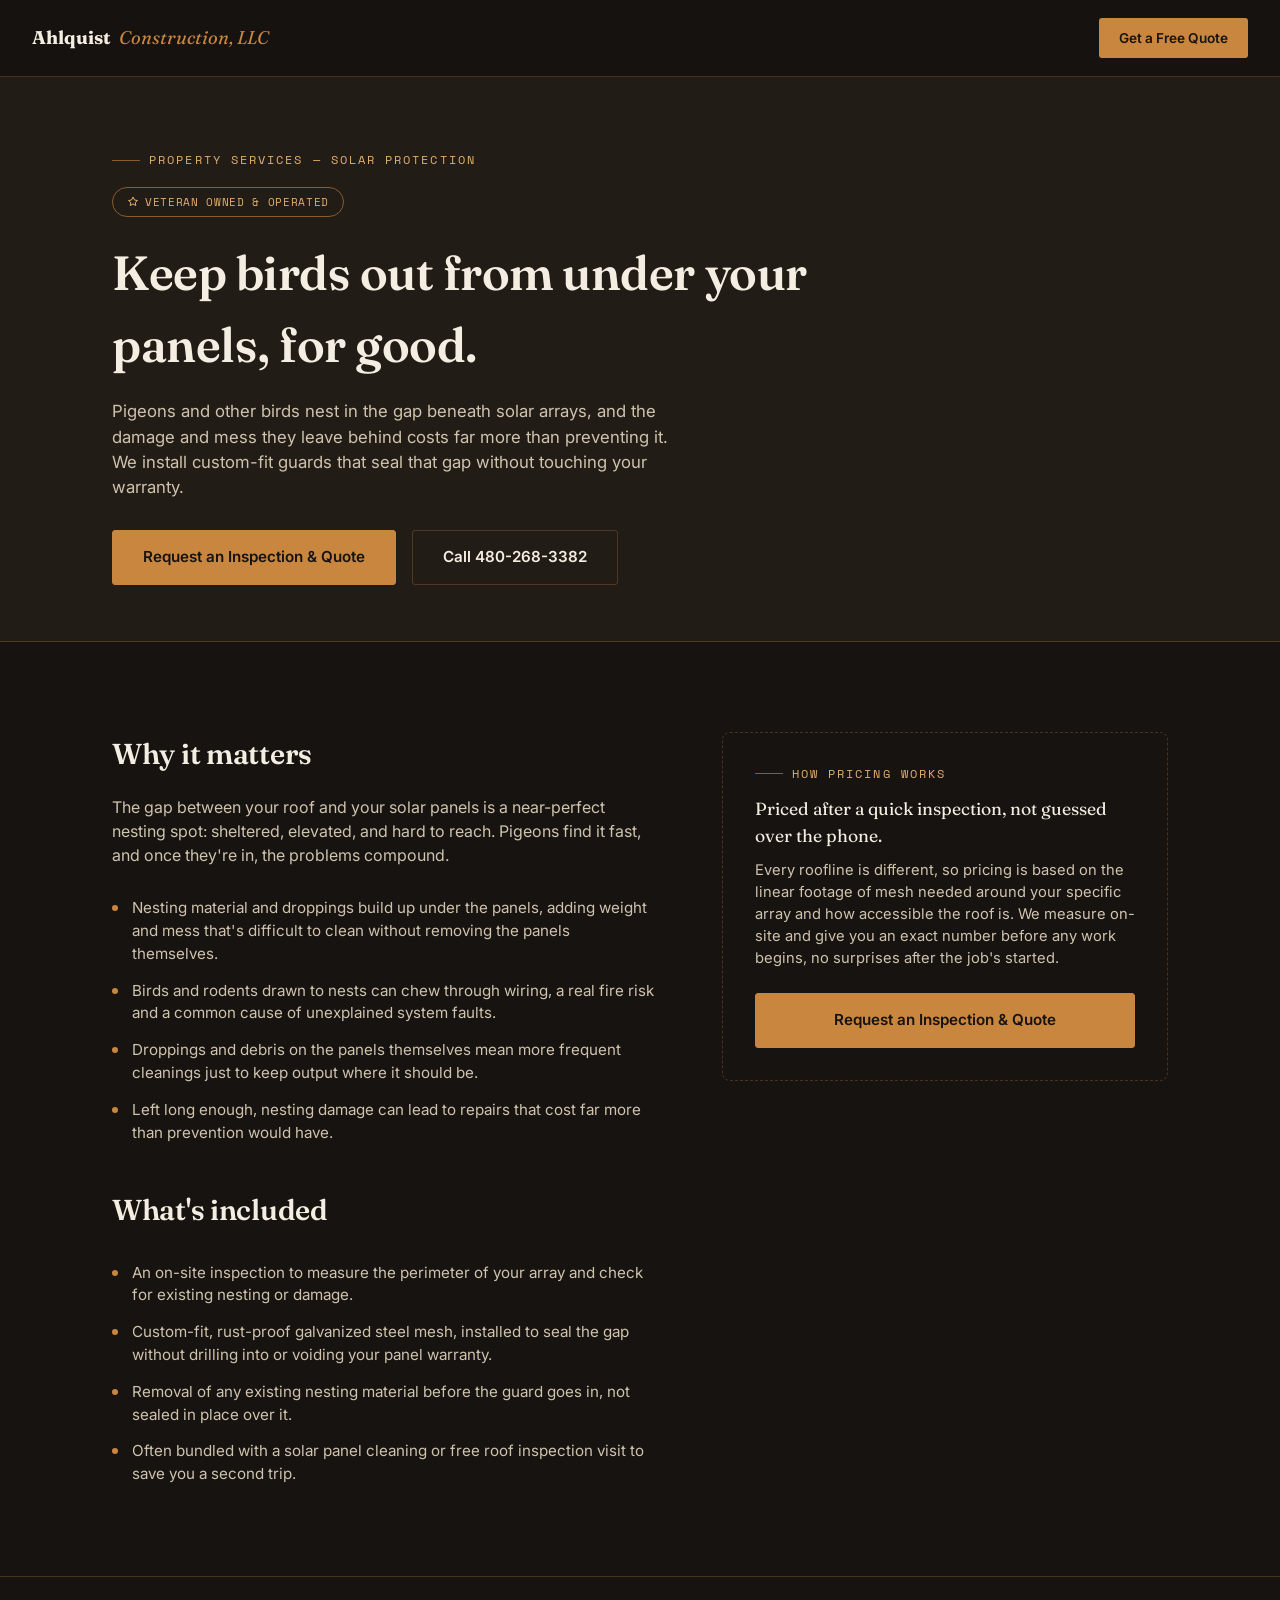
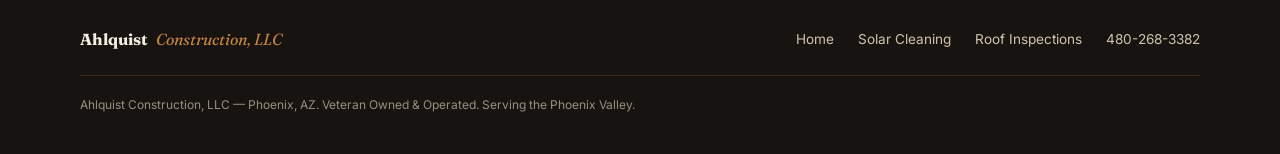
==== bird-guard-protection.html @ 49ad8c27 "Add files via upload" ====
<!DOCTYPE html>
<html lang="en">
<head>
<meta charset="UTF-8">
<meta name="viewport" content="width=device-width, initial-scale=1.0">
<title>Bird & Pigeon Guard Protection Phoenix, AZ | Ahlquist Construction, LLC</title>
<link rel="preconnect" href="https://fonts.googleapis.com">
<link href="https://fonts.googleapis.com/css2?family=Fraunces:ital,opsz,wght@0,9..144,400;0,9..144,600;0,9..144,700;1,9..144,500&family=Inter:wght@400;500;600;700&family=Space+Mono:wght@400;700&display=swap" rel="stylesheet">
<link rel="stylesheet" href="style.css">
</head>
<body>

<nav>
  <div class="nav-inner">
    <div class="brand">Ahlquist <span>Construction, LLC</span></div>
    <div class="nav-links">
      <a href="solar-panel-cleaning.html">Solar Cleaning</a>
      <a href="roof-inspections.html">Roof Inspections</a>
      <a href="bird-guard-protection.html" class="active">Bird Guard</a>
      <a href="window-cleaning.html">Window Cleaning</a>
      <a href="residential-construction.html">Residential</a>
      <a href="renovation-remodeling.html">Remodeling</a>
      <a href="general-contracting.html">General Contracting</a>
    </div>
    <a href="index.html#quote" class="nav-cta">Get a Free Quote</a>
  </div>
</nav>

<section class="page-hero">
  <div class="wrap">
    <div class="eyebrow">Property Services — Solar Protection</div>
    <div class="badge-row" style="justify-content:flex-start; margin-bottom:20px;">
      <span class="badge"><svg viewBox="0 0 24 24" fill="none" stroke="currentColor" stroke-width="2"><path d="M12 2l3 6 6 1-4.5 4 1 6L12 16l-5.5 3 1-6L3 9l6-1z"/></svg>Veteran Owned &amp; Operated</span>
    </div>
    <h1>Keep birds out from under your panels, for good.</h1>
    <p class="sub">Pigeons and other birds nest in the gap beneath solar arrays, and the damage and mess they leave behind costs far more than preventing it. We install custom-fit guards that seal that gap without touching your warranty.</p>
    <div class="page-hero-ctas">
      <a href="index.html#quote" class="btn-primary">Request an Inspection &amp; Quote</a>
      <a href="tel:4802683382" class="btn-ghost">Call 480-268-3382</a>
    </div>
  </div>
</section>

<section>
  <div class="wrap">
    <div class="content-grid">
      <div class="content-copy">
        <h2 style="margin-bottom:20px; font-size:1.8rem;">Why it matters</h2>
        <p>The gap between your roof and your solar panels is a near-perfect nesting spot: sheltered, elevated, and hard to reach. Pigeons find it fast, and once they're in, the problems compound.</p>
        <div class="content-list">
          <div class="list-item"><div class="dot"></div><p>Nesting material and droppings build up under the panels, adding weight and mess that's difficult to clean without removing the panels themselves.</p></div>
          <div class="list-item"><div class="dot"></div><p>Birds and rodents drawn to nests can chew through wiring, a real fire risk and a common cause of unexplained system faults.</p></div>
          <div class="list-item"><div class="dot"></div><p>Droppings and debris on the panels themselves mean more frequent cleanings just to keep output where it should be.</p></div>
          <div class="list-item"><div class="dot"></div><p>Left long enough, nesting damage can lead to repairs that cost far more than prevention would have.</p></div>
        </div>

        <h2 style="margin:44px 0 20px; font-size:1.8rem;">What's included</h2>
        <div class="content-list">
          <div class="list-item"><div class="dot"></div><p>An on-site inspection to measure the perimeter of your array and check for existing nesting or damage.</p></div>
          <div class="list-item"><div class="dot"></div><p>Custom-fit, rust-proof galvanized steel mesh, installed to seal the gap without drilling into or voiding your panel warranty.</p></div>
          <div class="list-item"><div class="dot"></div><p>Removal of any existing nesting material before the guard goes in, not sealed in place over it.</p></div>
          <div class="list-item"><div class="dot"></div><p>Often bundled with a solar panel cleaning or free roof inspection visit to save you a second trip.</p></div>
        </div>
      </div>

      <div class="tbd-card">
        <div class="eyebrow">How Pricing Works</div>
        <p style="color:var(--cream); font-size:1.1rem; font-family:'Fraunces', serif; margin-bottom:10px;">Priced after a quick inspection, not guessed over the phone.</p>
        <p>Every roofline is different, so pricing is based on the linear footage of mesh needed around your specific array and how accessible the roof is. We measure on-site and give you an exact number before any work begins, no surprises after the job's started.</p>
        <a href="index.html#quote" class="btn-primary" style="width:100%; text-align:center; margin-top:24px;">Request an Inspection &amp; Quote</a>
      </div>
    </div>
  </div>
</section>

<footer>
  <div class="footer-inner">
    <div class="brand">Ahlquist <span>Construction, LLC</span></div>
    <div class="footer-links">
      <a href="index.html">Home</a>
      <a href="solar-panel-cleaning.html">Solar Cleaning</a>
      <a href="roof-inspections.html">Roof Inspections</a>
      <a href="tel:4802683382">480-268-3382</a>
    </div>
  </div>
  <div class="footer-fine wrap" style="padding-left:0; padding-right:0;">Ahlquist Construction, LLC — Phoenix, AZ. Veteran Owned &amp; Operated. Serving the Phoenix Valley.</div>
</footer>

</body>
</html>
---- style.css ----
:root {
  --black: #171310;
  --charcoal: #221c16;
  --charcoal-2: #2b241c;
  --copper: #c9863f;
  --copper-light: #e3ad70;
  --copper-dim: #8a5c2c;
  --cream: #f4ede1;
  --cream-dim: #cfc3ae;
  --line: rgba(201, 134, 63, 0.28);
}

* { box-sizing: border-box; margin: 0; padding: 0; }
html { scroll-behavior: smooth; }

body {
  background: var(--black);
  color: var(--cream);
  font-family: 'Inter', sans-serif;
  line-height: 1.5;
  overflow-x: hidden;
}

h1, h2, h3, .display { font-family: 'Fraunces', serif; font-weight: 600; letter-spacing: -0.01em; color: var(--cream); }

.eyebrow {
  font-family: 'Space Mono', monospace;
  text-transform: uppercase;
  letter-spacing: 0.18em;
  font-size: 0.72rem;
  color: var(--copper-light);
  display: flex;
  align-items: center;
  gap: 0.8em;
}
.eyebrow::before { content: ''; width: 28px; height: 1px; background: var(--copper-dim); }

a { color: inherit; text-decoration: none; }
.wrap { max-width: 1120px; margin: 0 auto; padding: 0 32px; }

/* NAV */
nav { position: sticky; top: 0; z-index: 50; background: rgba(23, 19, 16, 0.94); backdrop-filter: blur(8px); border-bottom: 1px solid var(--line); }
.nav-inner { display: flex; align-items: center; justify-content: space-between; padding: 18px 32px; max-width: 1480px; margin: 0 auto; gap: 20px; }
.brand { display: flex; align-items: baseline; gap: 8px; font-family: 'Fraunces', serif; font-size: 1.15rem; font-weight: 700; white-space: nowrap; }
.brand span { color: var(--copper); font-weight: 400; font-style: italic; }
.nav-links { display: flex; gap: 17px; font-size: 0.82rem; color: var(--cream-dim); flex-wrap: nowrap; white-space: nowrap; }
.nav-links a:hover, .nav-links a.active { color: var(--copper-light); }
.nav-cta { background: var(--copper); color: var(--black); padding: 10px 20px; border-radius: 3px; font-weight: 600; font-size: 0.85rem; white-space: nowrap; }
.nav-cta:hover { background: var(--copper-light); }
@media (max-width: 1380px) { .nav-links { display: none; } }

/* BADGE */
.badge-row { display: flex; gap: 10px; justify-content: center; flex-wrap: wrap; margin-bottom: 22px; }
.badge {
  font-family: 'Space Mono', monospace;
  font-size: 0.7rem;
  letter-spacing: 0.06em;
  text-transform: uppercase;
  border: 1px solid var(--copper-dim);
  color: var(--copper-light);
  padding: 6px 14px;
  border-radius: 20px;
  display: inline-flex;
  align-items: center;
  gap: 6px;
}
.badge svg { width: 12px; height: 12px; }

/* HERO (home) */
.hero { position: relative; padding: 90px 32px 70px; text-align: center; overflow: hidden; }
.hero .eyebrow { justify-content: center; margin: 0 auto 22px; }
.hero .eyebrow::after { content: ''; width: 28px; height: 1px; background: var(--copper-dim); }
.hero h1 { font-size: clamp(2.4rem, 5.4vw, 4.3rem); line-height: 1.06; max-width: 820px; margin: 0 auto 24px; }
.hero h1 em { color: var(--copper); font-style: italic; font-weight: 500; }
.hero p.sub { max-width: 560px; margin: 0 auto 38px; color: var(--cream-dim); font-size: 1.08rem; }
.hero-ctas { display: flex; gap: 16px; justify-content: center; flex-wrap: wrap; margin-bottom: 60px; }

/* PAGE HERO (service subpages, smaller/left-aligned) */
.page-hero { padding: 74px 32px 56px; border-bottom: 1px solid var(--line); background: var(--charcoal); }
.page-hero .eyebrow { margin-bottom: 18px; }
.page-hero h1 { font-size: clamp(2rem, 4vw, 3rem); max-width: 700px; margin-bottom: 18px; }
.page-hero p.sub { max-width: 560px; color: var(--cream-dim); font-size: 1.05rem; margin-bottom: 30px; }
.page-hero-ctas { display: flex; gap: 16px; flex-wrap: wrap; }

.btn-primary { background: var(--copper); color: var(--black); padding: 15px 30px; border-radius: 3px; font-weight: 600; font-size: 0.95rem; border: 1px solid var(--copper); cursor: pointer; display: inline-block; }
.btn-primary:hover { background: var(--copper-light); }
.btn-ghost { padding: 15px 30px; border-radius: 3px; font-weight: 600; font-size: 0.95rem; border: 1px solid var(--line); color: var(--cream); display: inline-block; }
.btn-ghost:hover { border-color: var(--copper); color: var(--copper-light); }

/* Skyline signature element */
.skyline { width: 100%; height: 130px; display: block; }
.skyline path { fill: none; stroke: var(--copper-dim); stroke-width: 1.4; }
.skyline .draw { stroke-dasharray: 2400; stroke-dashoffset: 2400; animation: drawline 2.6s ease-out forwards 0.3s; }
@keyframes drawline { to { stroke-dashoffset: 0; } }
@media (prefers-reduced-motion: reduce) { .skyline .draw { animation: none; stroke-dashoffset: 0; } }

/* TRUST BAR */
.trust { border-top: 1px solid var(--line); border-bottom: 1px solid var(--line); background: var(--charcoal); }
.trust-inner { display: flex; flex-wrap: wrap; justify-content: space-between; gap: 14px 24px; padding: 20px 32px; max-width: 1120px; margin: 0 auto; font-family: 'Space Mono', monospace; font-size: 0.76rem; letter-spacing: 0.04em; color: var(--cream-dim); text-transform: uppercase; }
.trust-inner span { color: var(--copper-light); }

/* SECTION SHARED */
section { padding: 90px 0; }
.section-head { max-width: 640px; margin-bottom: 50px; }
.section-head h2 { font-size: clamp(1.8rem, 3.4vw, 2.6rem); margin-top: 16px; }
.section-head p { color: var(--cream-dim); margin-top: 14px; font-size: 1.02rem; }

/* SERVICES GRID (home) */
.services-grid { display: grid; grid-template-columns: repeat(3, 1fr); gap: 1px; background: var(--line); border: 1px solid var(--line); border-radius: 6px; overflow: hidden; }
@media (max-width: 900px) { .services-grid { grid-template-columns: repeat(2, 1fr); } }
@media (max-width: 600px) { .services-grid { grid-template-columns: 1fr; } }
.service-card { background: var(--charcoal); padding: 32px; display: flex; flex-direction: column; gap: 10px; }
.service-card:hover { background: var(--charcoal-2); }
.service-card .tag { align-self: flex-start; font-family: 'Space Mono', monospace; font-size: 0.65rem; letter-spacing: 0.08em; color: var(--black); background: var(--copper); padding: 3px 9px; border-radius: 20px; text-transform: uppercase; margin-bottom: 4px; }
.service-card h3 { font-size: 1.15rem; }
.service-card p { color: var(--cream-dim); font-size: 0.88rem; flex-grow: 1; }
.service-card .go { color: var(--copper-light); font-size: 0.82rem; font-weight: 600; margin-top: 6px; }

/* TWO COLUMN CONTENT (service subpages) */
.content-grid { display: grid; grid-template-columns: 1.1fr 0.9fr; gap: 64px; align-items: start; }
@media (max-width: 900px) { .content-grid { grid-template-columns: 1fr; } }
.content-copy p { color: var(--cream-dim); margin-bottom: 18px; }
.content-list { margin-top: 30px; display: grid; gap: 14px; }
.list-item { display: flex; gap: 14px; align-items: flex-start; }
.list-item .dot { width: 6px; height: 6px; border-radius: 50%; background: var(--copper); margin-top: 8px; flex-shrink: 0; }
.list-item p { color: var(--cream-dim); margin: 0; font-size: 0.95rem; }

/* PRICING CARD */
.pricing-card { background: var(--black); border: 1px solid var(--line); border-radius: 8px; padding: 32px; }
.pricing-card .eyebrow { margin-bottom: 18px; }
.price-row { display: flex; justify-content: space-between; align-items: baseline; padding: 16px 0; border-bottom: 1px solid var(--line); }
.price-row:last-of-type { border-bottom: none; }
.price-row .label { font-size: 0.95rem; color: var(--cream); }
.price-row .sub { display: block; font-size: 0.78rem; color: var(--cream-dim); margin-top: 3px; }
.price-row .amount { font-family: 'Fraunces', serif; font-size: 1.5rem; color: var(--copper-light); white-space: nowrap; }
.best-value { background: rgba(201,134,63,0.09); border: 1px solid var(--copper-dim); border-radius: 6px; padding: 14px 18px; margin-top: 6px; }
.best-value .flag { font-family: 'Space Mono', monospace; font-size: 0.66rem; letter-spacing: 0.1em; text-transform: uppercase; color: var(--copper-light); }
.price-note { font-size: 0.78rem; color: var(--cream-dim); margin-top: 18px; }
.tbd-card { background: var(--black); border: 1px dashed var(--line); border-radius: 8px; padding: 32px; color: var(--cream-dim); font-size: 0.92rem; }
.tbd-card .eyebrow { margin-bottom: 14px; }

/* AREA LIST */
.area { display: flex; flex-wrap: wrap; gap: 12px; }
.area span { border: 1px solid var(--line); padding: 9px 18px; border-radius: 30px; font-size: 0.85rem; color: var(--cream-dim); }
.area span.hq { border-color: var(--copper); color: var(--copper-light); }

/* ABOUT */
.about-grid { display: grid; grid-template-columns: 0.9fr 1.1fr; gap: 64px; align-items: center; }
@media (max-width: 820px) { .about-grid { grid-template-columns: 1fr; } }
.about-card { background: var(--charcoal); border: 1px solid var(--line); border-radius: 8px; padding: 36px; }
.about-card .name { font-size: 1.25rem; margin-bottom: 4px; }
.about-card .role { color: var(--copper-light); font-size: 0.85rem; font-family: 'Space Mono', monospace; letter-spacing: 0.06em; text-transform: uppercase; margin-bottom: 16px; }
.about-card p { color: var(--cream-dim); font-size: 0.95rem; }
.about-card .badge-row { justify-content: flex-start; margin-bottom: 0; margin-top: 18px; }

/* FORM */
.quote { background: var(--charcoal-2); border-top: 1px solid var(--line); }
.quote-grid { display: grid; grid-template-columns: 0.85fr 1.15fr; gap: 60px; }
@media (max-width: 860px) { .quote-grid { grid-template-columns: 1fr; } }
.quote-copy p { color: var(--cream-dim); margin-top: 16px; }
.quote-copy .phone-big { display: block; margin-top: 28px; font-family: 'Fraunces', serif; font-size: 1.7rem; color: var(--copper-light); }
.quote-copy .phone-label { font-size: 0.78rem; color: var(--cream-dim); text-transform: uppercase; letter-spacing: 0.08em; font-family: 'Space Mono', monospace; }

form { display: grid; gap: 16px; }
.form-row { display: grid; grid-template-columns: 1fr 1fr; gap: 16px; }
@media (max-width: 520px) { .form-row { grid-template-columns: 1fr; } }
label { font-size: 0.78rem; color: var(--cream-dim); text-transform: uppercase; letter-spacing: 0.06em; font-family: 'Space Mono', monospace; display: block; margin-bottom: 7px; }
input, select, textarea { width: 100%; background: var(--black); border: 1px solid var(--line); border-radius: 4px; padding: 13px 14px; color: var(--cream); font-family: 'Inter', sans-serif; font-size: 0.95rem; }
input:focus, select:focus, textarea:focus { outline: 2px solid var(--copper); outline-offset: 1px; border-color: var(--copper); }
textarea { resize: vertical; min-height: 90px; }
.submit-btn { background: var(--copper); color: var(--black); padding: 15px; border: none; border-radius: 4px; font-weight: 700; font-size: 0.95rem; cursor: pointer; margin-top: 4px; }
.submit-btn:hover { background: var(--copper-light); }
.form-note { font-size: 0.78rem; color: var(--cream-dim); margin-top: 6px; }
#formStatus { font-size: 0.85rem; color: var(--copper-light); display: none; margin-top: 10px; }

/* FOOTER */
footer { padding: 50px 32px 40px; border-top: 1px solid var(--line); }
.footer-inner { max-width: 1120px; margin: 0 auto; display: flex; justify-content: space-between; align-items: center; flex-wrap: wrap; gap: 20px; }
.footer-inner .brand { font-size: 1rem; }
.footer-links { display: flex; gap: 24px; font-size: 0.85rem; color: var(--cream-dim); flex-wrap: wrap; }
.footer-fine { max-width: 1120px; margin: 24px auto 0; padding-top: 20px; border-top: 1px solid var(--line); font-size: 0.75rem; color: var(--cream-dim); opacity: 0.7; }
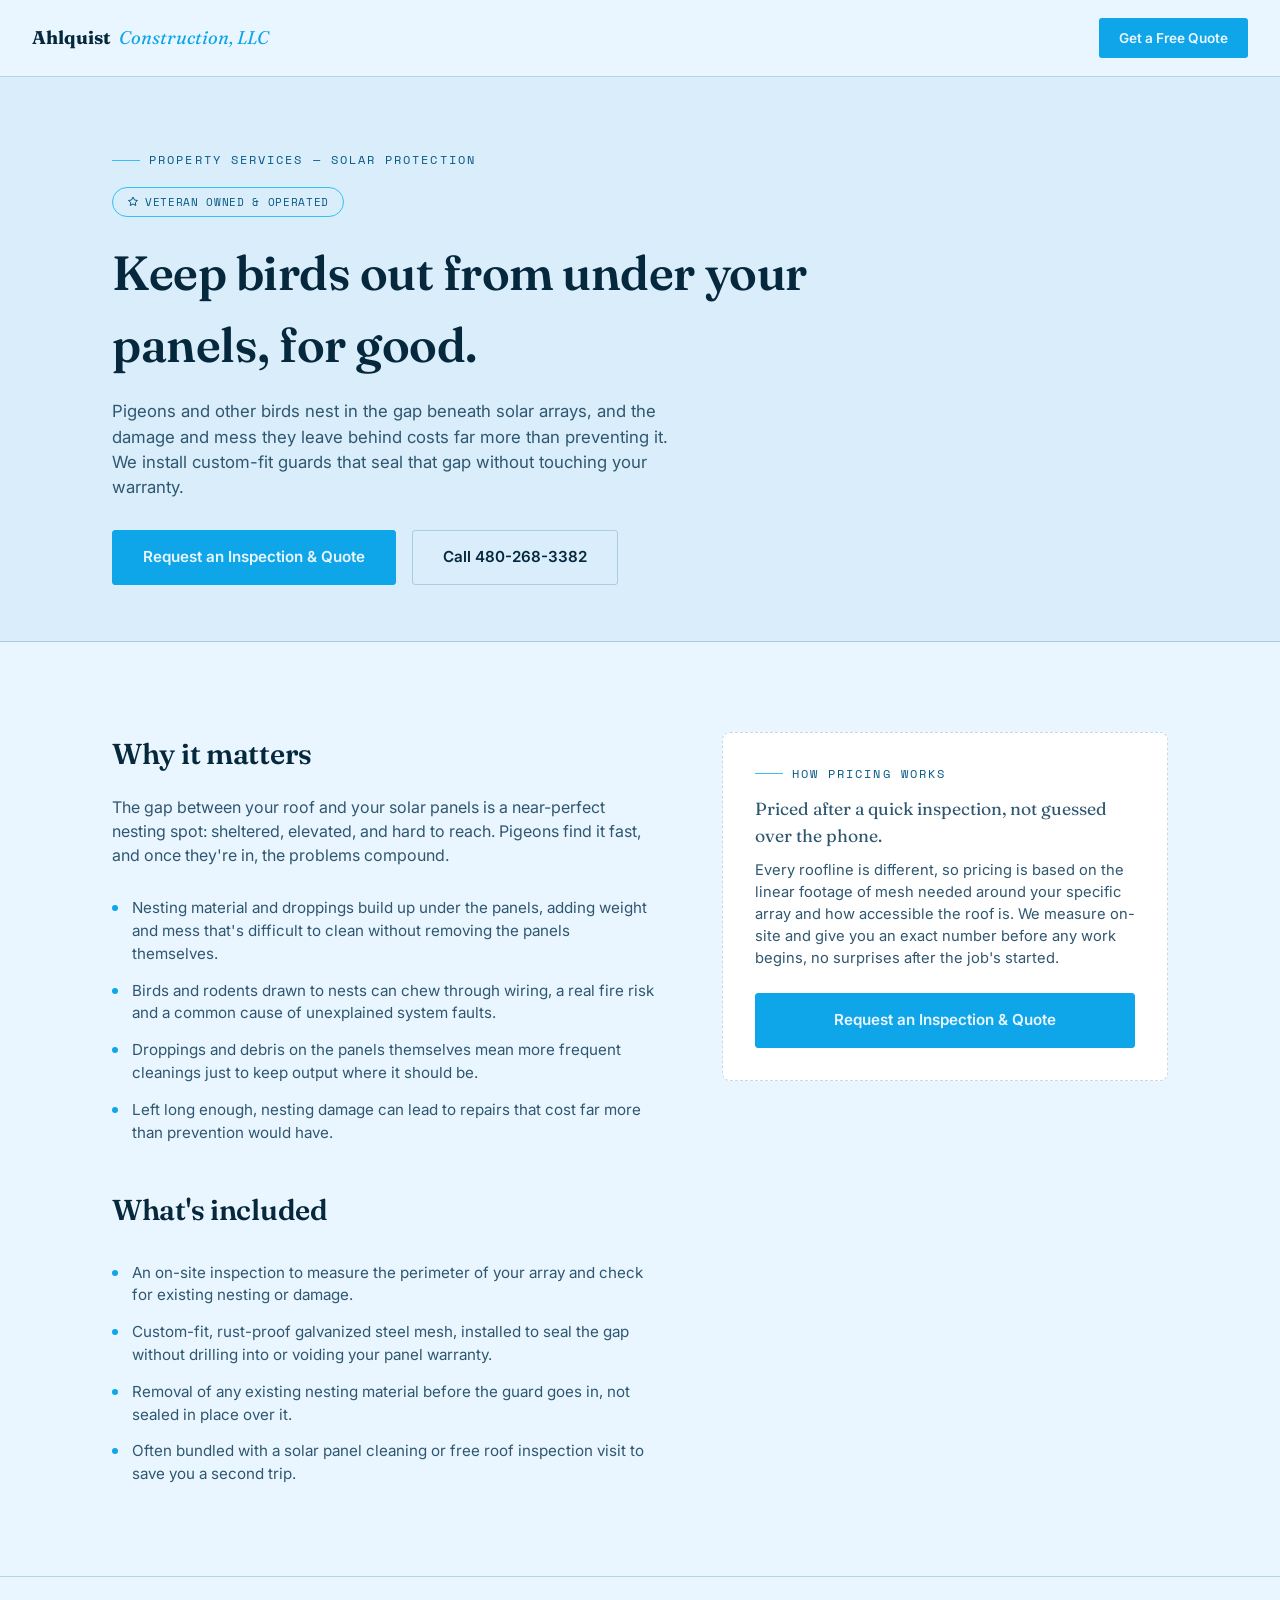
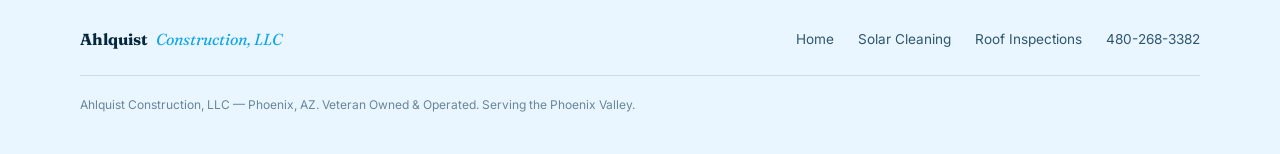
==== commit 6eae0f1a: "Add files via upload" ====
--- a/bird-guard-protection.html
+++ b/bird-guard-protection.html
@@ -15,12 +15,12 @@
     <div class="brand">Ahlquist <span>Construction, LLC</span></div>
     <div class="nav-links">
       <a href="solar-panel-cleaning.html">Solar Cleaning</a>
+      <a href="bird-guard-protection.html" class="active">Bird Guard</a>
       <a href="roof-inspections.html">Roof Inspections</a>
-      <a href="bird-guard-protection.html" class="active">Bird Guard</a>
       <a href="window-cleaning.html">Window Cleaning</a>
+      <a href="power-washing.html">Power Washing</a>
       <a href="residential-construction.html">Residential</a>
       <a href="renovation-remodeling.html">Remodeling</a>
-      <a href="general-contracting.html">General Contracting</a>
     </div>
     <a href="index.html#quote" class="nav-cta">Get a Free Quote</a>
   </div>
--- a/style.css
+++ b/style.css
@@ -1,52 +1,53 @@
 :root {
-  --black: #171310;
-  --charcoal: #221c16;
-  --charcoal-2: #2b241c;
-  --copper: #c9863f;
-  --copper-light: #e3ad70;
-  --copper-dim: #8a5c2c;
-  --cream: #f4ede1;
-  --cream-dim: #cfc3ae;
-  --line: rgba(201, 134, 63, 0.28);
+  --bg-page: #eaf6ff;
+  --bg-card: #ffffff;
+  --bg-section: #d9edfb;
+  --bg-section-2: #cbe6f9;
+  --accent: #0ea5e9;
+  --accent-dark: #075985;
+  --accent-light: #38bdf8;
+  --text-primary: #06283d;
+  --text-secondary: #2f5770;
+  --line: rgba(7, 89, 133, 0.22);
 }
 
 * { box-sizing: border-box; margin: 0; padding: 0; }
 html { scroll-behavior: smooth; }
 
 body {
-  background: var(--black);
-  color: var(--cream);
+  background: var(--bg-page);
+  color: var(--text-primary);
   font-family: 'Inter', sans-serif;
   line-height: 1.5;
   overflow-x: hidden;
 }
 
-h1, h2, h3, .display { font-family: 'Fraunces', serif; font-weight: 600; letter-spacing: -0.01em; color: var(--cream); }
+h1, h2, h3, .display { font-family: 'Fraunces', serif; font-weight: 600; letter-spacing: -0.01em; color: var(--text-primary); }
 
 .eyebrow {
   font-family: 'Space Mono', monospace;
   text-transform: uppercase;
   letter-spacing: 0.18em;
   font-size: 0.72rem;
-  color: var(--copper-light);
+  color: var(--accent-dark);
   display: flex;
   align-items: center;
   gap: 0.8em;
 }
-.eyebrow::before { content: ''; width: 28px; height: 1px; background: var(--copper-dim); }
+.eyebrow::before { content: ''; width: 28px; height: 1px; background: var(--accent-light); }
 
 a { color: inherit; text-decoration: none; }
 .wrap { max-width: 1120px; margin: 0 auto; padding: 0 32px; }
 
 /* NAV */
-nav { position: sticky; top: 0; z-index: 50; background: rgba(23, 19, 16, 0.94); backdrop-filter: blur(8px); border-bottom: 1px solid var(--line); }
+nav { position: sticky; top: 0; z-index: 50; background: rgba(234, 246, 255, 0.92); backdrop-filter: blur(8px); border-bottom: 1px solid var(--line); }
 .nav-inner { display: flex; align-items: center; justify-content: space-between; padding: 18px 32px; max-width: 1480px; margin: 0 auto; gap: 20px; }
 .brand { display: flex; align-items: baseline; gap: 8px; font-family: 'Fraunces', serif; font-size: 1.15rem; font-weight: 700; white-space: nowrap; }
-.brand span { color: var(--copper); font-weight: 400; font-style: italic; }
-.nav-links { display: flex; gap: 17px; font-size: 0.82rem; color: var(--cream-dim); flex-wrap: nowrap; white-space: nowrap; }
-.nav-links a:hover, .nav-links a.active { color: var(--copper-light); }
-.nav-cta { background: var(--copper); color: var(--black); padding: 10px 20px; border-radius: 3px; font-weight: 600; font-size: 0.85rem; white-space: nowrap; }
-.nav-cta:hover { background: var(--copper-light); }
+.brand span { color: var(--accent); font-weight: 400; font-style: italic; }
+.nav-links { display: flex; gap: 17px; font-size: 0.82rem; color: var(--text-secondary); flex-wrap: nowrap; white-space: nowrap; }
+.nav-links a:hover, .nav-links a.active { color: var(--accent-dark); }
+.nav-cta { background: var(--accent); color: var(--bg-page); padding: 10px 20px; border-radius: 3px; font-weight: 600; font-size: 0.85rem; white-space: nowrap; }
+.nav-cta:hover { background: var(--accent-dark); }
 @media (max-width: 1380px) { .nav-links { display: none; } }
 
 /* BADGE */
@@ -56,8 +57,8 @@
   font-size: 0.7rem;
   letter-spacing: 0.06em;
   text-transform: uppercase;
-  border: 1px solid var(--copper-dim);
-  color: var(--copper-light);
+  border: 1px solid var(--accent-light);
+  color: var(--accent-dark);
   padding: 6px 14px;
   border-radius: 20px;
   display: inline-flex;
@@ -68,114 +69,117 @@
 
 /* HERO (home) */
 .hero { position: relative; padding: 90px 32px 70px; text-align: center; overflow: hidden; }
+.hero .wrap { position: relative; z-index: 1; }
+.sky-decor { position: absolute; top: 0; left: 0; width: 100%; height: 320px; z-index: 0; pointer-events: none; }
+.cloud { fill: #ffffff; opacity: 0.9; }
+.cloud-soft { opacity: 0.6; }
+@media (max-width: 780px) { .sky-decor { opacity: 0.6; } }
 .hero .eyebrow { justify-content: center; margin: 0 auto 22px; }
-.hero .eyebrow::after { content: ''; width: 28px; height: 1px; background: var(--copper-dim); }
+.hero .eyebrow::after { content: ''; width: 28px; height: 1px; background: var(--accent-light); }
 .hero h1 { font-size: clamp(2.4rem, 5.4vw, 4.3rem); line-height: 1.06; max-width: 820px; margin: 0 auto 24px; }
-.hero h1 em { color: var(--copper); font-style: italic; font-weight: 500; }
-.hero p.sub { max-width: 560px; margin: 0 auto 38px; color: var(--cream-dim); font-size: 1.08rem; }
+.hero h1 em { color: var(--accent); font-style: italic; font-weight: 500; }
+.hero p.sub { max-width: 560px; margin: 0 auto 38px; color: var(--text-secondary); font-size: 1.08rem; }
 .hero-ctas { display: flex; gap: 16px; justify-content: center; flex-wrap: wrap; margin-bottom: 60px; }
 
 /* PAGE HERO (service subpages, smaller/left-aligned) */
-.page-hero { padding: 74px 32px 56px; border-bottom: 1px solid var(--line); background: var(--charcoal); }
+.page-hero { padding: 74px 32px 56px; border-bottom: 1px solid var(--line); background: var(--bg-section); }
 .page-hero .eyebrow { margin-bottom: 18px; }
 .page-hero h1 { font-size: clamp(2rem, 4vw, 3rem); max-width: 700px; margin-bottom: 18px; }
-.page-hero p.sub { max-width: 560px; color: var(--cream-dim); font-size: 1.05rem; margin-bottom: 30px; }
+.page-hero p.sub { max-width: 560px; color: var(--text-secondary); font-size: 1.05rem; margin-bottom: 30px; }
 .page-hero-ctas { display: flex; gap: 16px; flex-wrap: wrap; }
 
-.btn-primary { background: var(--copper); color: var(--black); padding: 15px 30px; border-radius: 3px; font-weight: 600; font-size: 0.95rem; border: 1px solid var(--copper); cursor: pointer; display: inline-block; }
-.btn-primary:hover { background: var(--copper-light); }
-.btn-ghost { padding: 15px 30px; border-radius: 3px; font-weight: 600; font-size: 0.95rem; border: 1px solid var(--line); color: var(--cream); display: inline-block; }
-.btn-ghost:hover { border-color: var(--copper); color: var(--copper-light); }
+.btn-primary { background: var(--accent); color: var(--bg-page); padding: 15px 30px; border-radius: 3px; font-weight: 600; font-size: 0.95rem; border: 1px solid var(--accent); cursor: pointer; display: inline-block; }
+.btn-primary:hover { background: var(--accent-dark); }
+.btn-ghost { padding: 15px 30px; border-radius: 3px; font-weight: 600; font-size: 0.95rem; border: 1px solid var(--line); color: var(--text-primary); display: inline-block; }
+.btn-ghost:hover { border-color: var(--accent); color: var(--accent-dark); }
 
 /* Skyline signature element */
 .skyline { width: 100%; height: 130px; display: block; }
-.skyline path { fill: none; stroke: var(--copper-dim); stroke-width: 1.4; }
+.skyline path { fill: none; stroke: var(--accent-light); stroke-width: 1.4; }
 .skyline .draw { stroke-dasharray: 2400; stroke-dashoffset: 2400; animation: drawline 2.6s ease-out forwards 0.3s; }
 @keyframes drawline { to { stroke-dashoffset: 0; } }
 @media (prefers-reduced-motion: reduce) { .skyline .draw { animation: none; stroke-dashoffset: 0; } }
 
 /* TRUST BAR */
-.trust { border-top: 1px solid var(--line); border-bottom: 1px solid var(--line); background: var(--charcoal); }
-.trust-inner { display: flex; flex-wrap: wrap; justify-content: space-between; gap: 14px 24px; padding: 20px 32px; max-width: 1120px; margin: 0 auto; font-family: 'Space Mono', monospace; font-size: 0.76rem; letter-spacing: 0.04em; color: var(--cream-dim); text-transform: uppercase; }
-.trust-inner span { color: var(--copper-light); }
+.trust { border-top: 1px solid var(--line); border-bottom: 1px solid var(--line); background: var(--bg-section); }
+.trust-inner { display: flex; flex-wrap: wrap; justify-content: space-between; gap: 14px 24px; padding: 20px 32px; max-width: 1120px; margin: 0 auto; font-family: 'Space Mono', monospace; font-size: 0.76rem; letter-spacing: 0.04em; color: var(--text-secondary); text-transform: uppercase; }
+.trust-inner span { color: var(--accent-dark); }
 
 /* SECTION SHARED */
 section { padding: 90px 0; }
 .section-head { max-width: 640px; margin-bottom: 50px; }
 .section-head h2 { font-size: clamp(1.8rem, 3.4vw, 2.6rem); margin-top: 16px; }
-.section-head p { color: var(--cream-dim); margin-top: 14px; font-size: 1.02rem; }
+.section-head p { color: var(--text-secondary); margin-top: 14px; font-size: 1.02rem; }
 
 /* SERVICES GRID (home) */
-.services-grid { display: grid; grid-template-columns: repeat(3, 1fr); gap: 1px; background: var(--line); border: 1px solid var(--line); border-radius: 6px; overflow: hidden; }
-@media (max-width: 900px) { .services-grid { grid-template-columns: repeat(2, 1fr); } }
-@media (max-width: 600px) { .services-grid { grid-template-columns: 1fr; } }
-.service-card { background: var(--charcoal); padding: 32px; display: flex; flex-direction: column; gap: 10px; }
-.service-card:hover { background: var(--charcoal-2); }
-.service-card .tag { align-self: flex-start; font-family: 'Space Mono', monospace; font-size: 0.65rem; letter-spacing: 0.08em; color: var(--black); background: var(--copper); padding: 3px 9px; border-radius: 20px; text-transform: uppercase; margin-bottom: 4px; }
+.services-grid { display: flex; flex-wrap: wrap; justify-content: center; gap: 14px; }
+.service-card { background: var(--bg-section); border: 1px solid var(--line); border-radius: 6px; padding: 32px; display: flex; flex-direction: column; gap: 10px; flex: 0 1 330px; max-width: 360px; }
+.service-card:hover { background: var(--bg-section-2); }
+.service-card .tag { align-self: flex-start; font-family: 'Space Mono', monospace; font-size: 0.65rem; letter-spacing: 0.08em; color: var(--bg-page); background: var(--accent); padding: 3px 9px; border-radius: 20px; text-transform: uppercase; margin-bottom: 4px; }
 .service-card h3 { font-size: 1.15rem; }
-.service-card p { color: var(--cream-dim); font-size: 0.88rem; flex-grow: 1; }
-.service-card .go { color: var(--copper-light); font-size: 0.82rem; font-weight: 600; margin-top: 6px; }
+.service-card p { color: var(--text-secondary); font-size: 0.88rem; flex-grow: 1; }
+.service-card .go { color: var(--accent-dark); font-size: 0.82rem; font-weight: 600; margin-top: 6px; }
 
 /* TWO COLUMN CONTENT (service subpages) */
 .content-grid { display: grid; grid-template-columns: 1.1fr 0.9fr; gap: 64px; align-items: start; }
 @media (max-width: 900px) { .content-grid { grid-template-columns: 1fr; } }
-.content-copy p { color: var(--cream-dim); margin-bottom: 18px; }
+.content-copy p { color: var(--text-secondary); margin-bottom: 18px; }
 .content-list { margin-top: 30px; display: grid; gap: 14px; }
 .list-item { display: flex; gap: 14px; align-items: flex-start; }
-.list-item .dot { width: 6px; height: 6px; border-radius: 50%; background: var(--copper); margin-top: 8px; flex-shrink: 0; }
-.list-item p { color: var(--cream-dim); margin: 0; font-size: 0.95rem; }
+.list-item .dot { width: 6px; height: 6px; border-radius: 50%; background: var(--accent); margin-top: 8px; flex-shrink: 0; }
+.list-item p { color: var(--text-secondary); margin: 0; font-size: 0.95rem; }
 
 /* PRICING CARD */
-.pricing-card { background: var(--black); border: 1px solid var(--line); border-radius: 8px; padding: 32px; }
+.pricing-card { background: var(--bg-card); border: 1px solid var(--line); border-radius: 8px; padding: 32px; }
 .pricing-card .eyebrow { margin-bottom: 18px; }
 .price-row { display: flex; justify-content: space-between; align-items: baseline; padding: 16px 0; border-bottom: 1px solid var(--line); }
 .price-row:last-of-type { border-bottom: none; }
-.price-row .label { font-size: 0.95rem; color: var(--cream); }
-.price-row .sub { display: block; font-size: 0.78rem; color: var(--cream-dim); margin-top: 3px; }
-.price-row .amount { font-family: 'Fraunces', serif; font-size: 1.5rem; color: var(--copper-light); white-space: nowrap; }
-.best-value { background: rgba(201,134,63,0.09); border: 1px solid var(--copper-dim); border-radius: 6px; padding: 14px 18px; margin-top: 6px; }
-.best-value .flag { font-family: 'Space Mono', monospace; font-size: 0.66rem; letter-spacing: 0.1em; text-transform: uppercase; color: var(--copper-light); }
-.price-note { font-size: 0.78rem; color: var(--cream-dim); margin-top: 18px; }
-.tbd-card { background: var(--black); border: 1px dashed var(--line); border-radius: 8px; padding: 32px; color: var(--cream-dim); font-size: 0.92rem; }
+.price-row .label { font-size: 0.95rem; color: var(--text-primary); }
+.price-row .sub { display: block; font-size: 0.78rem; color: var(--text-secondary); margin-top: 3px; }
+.price-row .amount { font-family: 'Fraunces', serif; font-size: 1.5rem; color: var(--accent-dark); white-space: nowrap; }
+.best-value { background: rgba(14,165,233,0.08); border: 1px solid var(--accent-light); border-radius: 6px; padding: 14px 18px; margin-top: 6px; }
+.best-value .flag { font-family: 'Space Mono', monospace; font-size: 0.66rem; letter-spacing: 0.1em; text-transform: uppercase; color: var(--accent-dark); }
+.price-note { font-size: 0.78rem; color: var(--text-secondary); margin-top: 18px; }
+.tbd-card { background: var(--bg-card); border: 1px dashed var(--line); border-radius: 8px; padding: 32px; color: var(--text-secondary); font-size: 0.92rem; }
 .tbd-card .eyebrow { margin-bottom: 14px; }
 
 /* AREA LIST */
 .area { display: flex; flex-wrap: wrap; gap: 12px; }
-.area span { border: 1px solid var(--line); padding: 9px 18px; border-radius: 30px; font-size: 0.85rem; color: var(--cream-dim); }
-.area span.hq { border-color: var(--copper); color: var(--copper-light); }
+.area span { border: 1px solid var(--line); padding: 9px 18px; border-radius: 30px; font-size: 0.85rem; color: var(--text-secondary); }
+.area span.hq { border-color: var(--accent); color: var(--accent-dark); }
 
 /* ABOUT */
 .about-grid { display: grid; grid-template-columns: 0.9fr 1.1fr; gap: 64px; align-items: center; }
 @media (max-width: 820px) { .about-grid { grid-template-columns: 1fr; } }
-.about-card { background: var(--charcoal); border: 1px solid var(--line); border-radius: 8px; padding: 36px; }
+.about-card { background: var(--bg-section); border: 1px solid var(--line); border-radius: 8px; padding: 36px; }
 .about-card .name { font-size: 1.25rem; margin-bottom: 4px; }
-.about-card .role { color: var(--copper-light); font-size: 0.85rem; font-family: 'Space Mono', monospace; letter-spacing: 0.06em; text-transform: uppercase; margin-bottom: 16px; }
-.about-card p { color: var(--cream-dim); font-size: 0.95rem; }
+.about-card .role { color: var(--accent-dark); font-size: 0.85rem; font-family: 'Space Mono', monospace; letter-spacing: 0.06em; text-transform: uppercase; margin-bottom: 16px; }
+.about-card p { color: var(--text-secondary); font-size: 0.95rem; }
 .about-card .badge-row { justify-content: flex-start; margin-bottom: 0; margin-top: 18px; }
 
 /* FORM */
-.quote { background: var(--charcoal-2); border-top: 1px solid var(--line); }
+.quote { background: var(--bg-section-2); border-top: 1px solid var(--line); }
 .quote-grid { display: grid; grid-template-columns: 0.85fr 1.15fr; gap: 60px; }
 @media (max-width: 860px) { .quote-grid { grid-template-columns: 1fr; } }
-.quote-copy p { color: var(--cream-dim); margin-top: 16px; }
-.quote-copy .phone-big { display: block; margin-top: 28px; font-family: 'Fraunces', serif; font-size: 1.7rem; color: var(--copper-light); }
-.quote-copy .phone-label { font-size: 0.78rem; color: var(--cream-dim); text-transform: uppercase; letter-spacing: 0.08em; font-family: 'Space Mono', monospace; }
+.quote-copy p { color: var(--text-secondary); margin-top: 16px; }
+.quote-copy .phone-big { display: block; margin-top: 28px; font-family: 'Fraunces', serif; font-size: 1.7rem; color: var(--accent-dark); }
+.quote-copy .phone-label { font-size: 0.78rem; color: var(--text-secondary); text-transform: uppercase; letter-spacing: 0.08em; font-family: 'Space Mono', monospace; }
 
 form { display: grid; gap: 16px; }
 .form-row { display: grid; grid-template-columns: 1fr 1fr; gap: 16px; }
 @media (max-width: 520px) { .form-row { grid-template-columns: 1fr; } }
-label { font-size: 0.78rem; color: var(--cream-dim); text-transform: uppercase; letter-spacing: 0.06em; font-family: 'Space Mono', monospace; display: block; margin-bottom: 7px; }
-input, select, textarea { width: 100%; background: var(--black); border: 1px solid var(--line); border-radius: 4px; padding: 13px 14px; color: var(--cream); font-family: 'Inter', sans-serif; font-size: 0.95rem; }
-input:focus, select:focus, textarea:focus { outline: 2px solid var(--copper); outline-offset: 1px; border-color: var(--copper); }
+label { font-size: 0.78rem; color: var(--text-secondary); text-transform: uppercase; letter-spacing: 0.06em; font-family: 'Space Mono', monospace; display: block; margin-bottom: 7px; }
+input, select, textarea { width: 100%; background: var(--bg-card); border: 1px solid var(--line); border-radius: 4px; padding: 13px 14px; color: var(--text-primary); font-family: 'Inter', sans-serif; font-size: 0.95rem; }
+input:focus, select:focus, textarea:focus { outline: 2px solid var(--accent); outline-offset: 1px; border-color: var(--accent); }
 textarea { resize: vertical; min-height: 90px; }
-.submit-btn { background: var(--copper); color: var(--black); padding: 15px; border: none; border-radius: 4px; font-weight: 700; font-size: 0.95rem; cursor: pointer; margin-top: 4px; }
-.submit-btn:hover { background: var(--copper-light); }
-.form-note { font-size: 0.78rem; color: var(--cream-dim); margin-top: 6px; }
-#formStatus { font-size: 0.85rem; color: var(--copper-light); display: none; margin-top: 10px; }
+.submit-btn { background: var(--accent); color: var(--bg-page); padding: 15px; border: none; border-radius: 4px; font-weight: 700; font-size: 0.95rem; cursor: pointer; margin-top: 4px; }
+.submit-btn:hover { background: var(--accent-dark); }
+.form-note { font-size: 0.78rem; color: var(--text-secondary); margin-top: 6px; }
+#formStatus { font-size: 0.85rem; color: var(--accent-dark); display: none; margin-top: 10px; }
 
 /* FOOTER */
 footer { padding: 50px 32px 40px; border-top: 1px solid var(--line); }
 .footer-inner { max-width: 1120px; margin: 0 auto; display: flex; justify-content: space-between; align-items: center; flex-wrap: wrap; gap: 20px; }
 .footer-inner .brand { font-size: 1rem; }
-.footer-links { display: flex; gap: 24px; font-size: 0.85rem; color: var(--cream-dim); flex-wrap: wrap; }
-.footer-fine { max-width: 1120px; margin: 24px auto 0; padding-top: 20px; border-top: 1px solid var(--line); font-size: 0.75rem; color: var(--cream-dim); opacity: 0.7; }
+.footer-links { display: flex; gap: 24px; font-size: 0.85rem; color: var(--text-secondary); flex-wrap: wrap; }
+.footer-fine { max-width: 1120px; margin: 24px auto 0; padding-top: 20px; border-top: 1px solid var(--line); font-size: 0.75rem; color: var(--text-secondary); opacity: 0.7; }
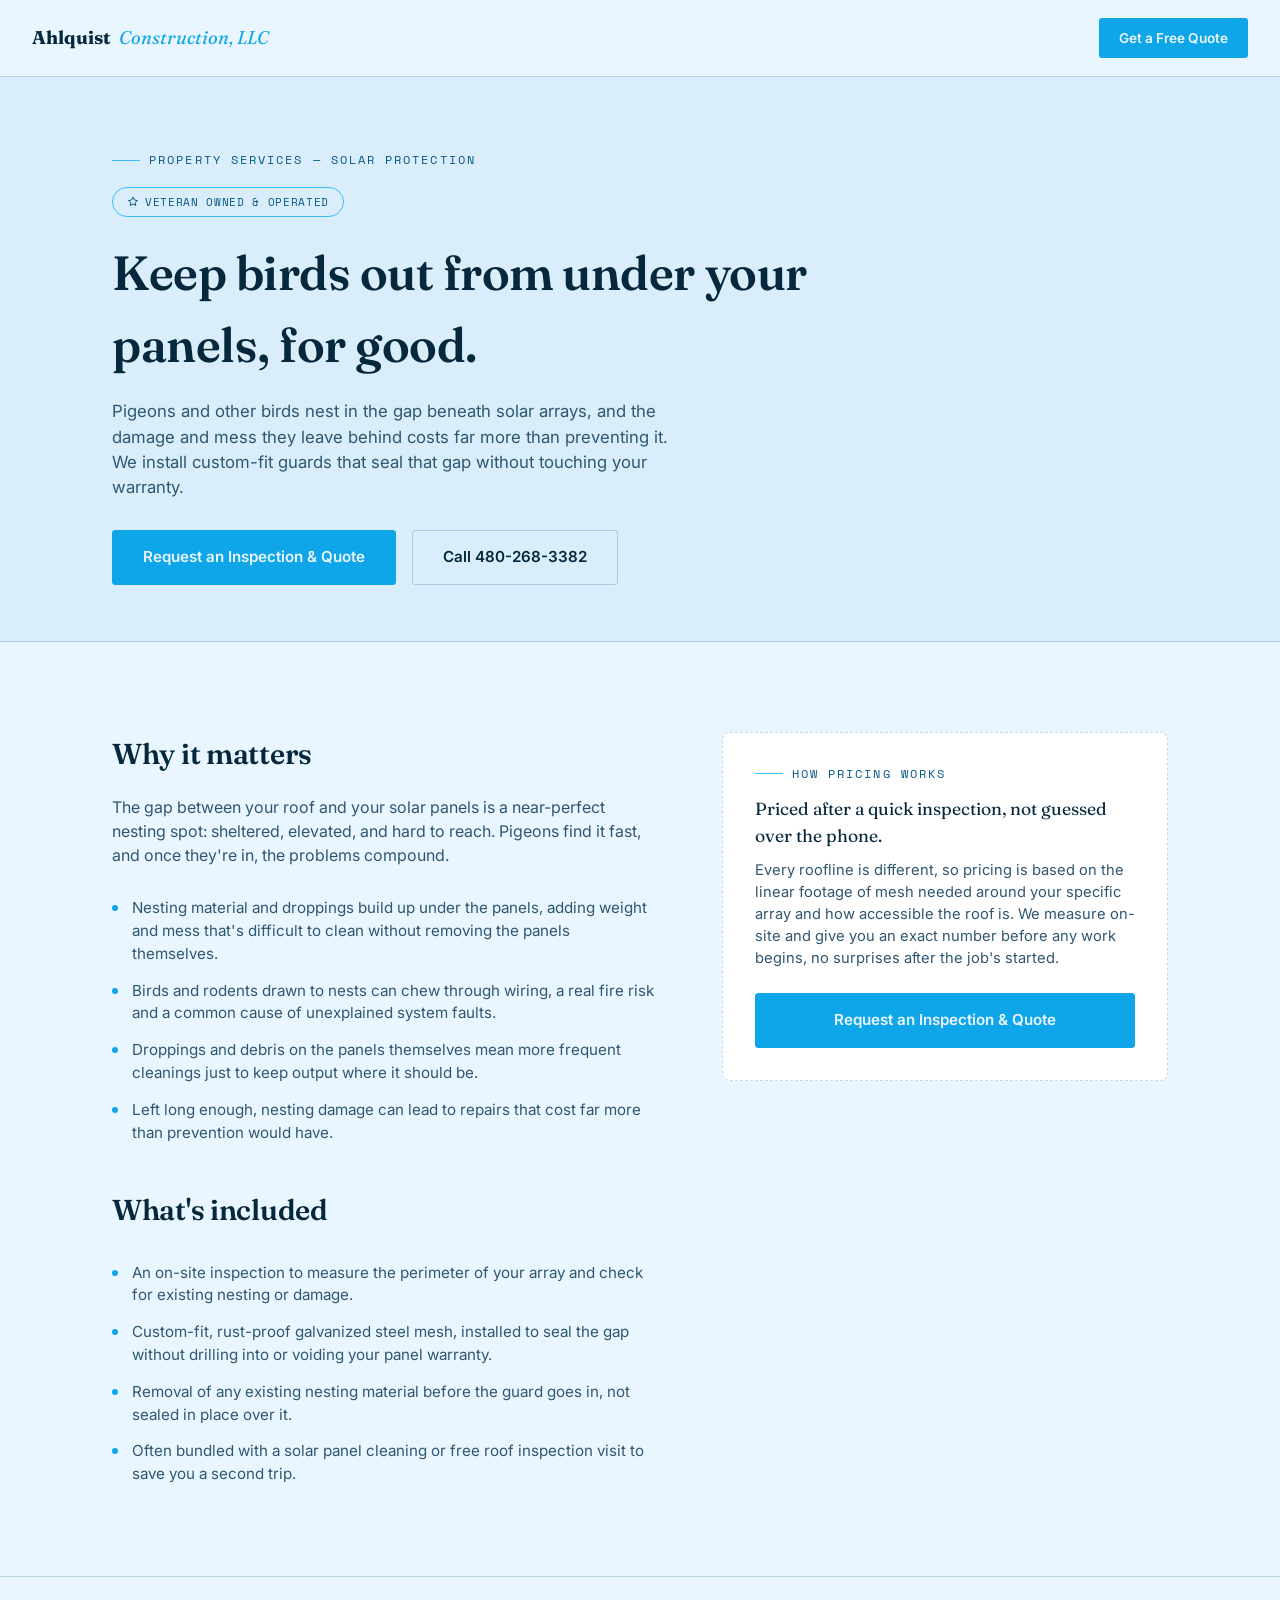
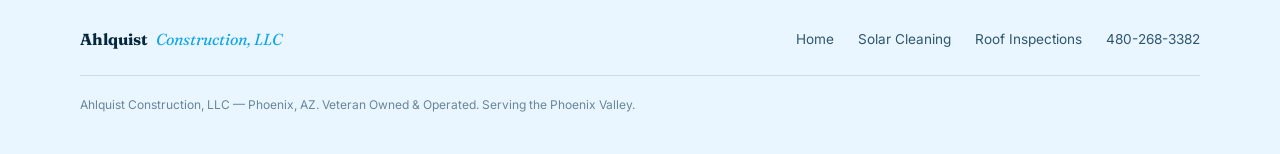
==== commit d21e8b93: "Add files via upload" ====
--- a/bird-guard-protection.html
+++ b/bird-guard-protection.html
@@ -65,7 +65,7 @@
 
       <div class="tbd-card">
         <div class="eyebrow">How Pricing Works</div>
-        <p style="color:var(--cream); font-size:1.1rem; font-family:'Fraunces', serif; margin-bottom:10px;">Priced after a quick inspection, not guessed over the phone.</p>
+        <p style="color:var(--text-primary); font-size:1.1rem; font-family:'Fraunces', serif; margin-bottom:10px;">Priced after a quick inspection, not guessed over the phone.</p>
         <p>Every roofline is different, so pricing is based on the linear footage of mesh needed around your specific array and how accessible the roof is. We measure on-site and give you an exact number before any work begins, no surprises after the job's started.</p>
         <a href="index.html#quote" class="btn-primary" style="width:100%; text-align:center; margin-top:24px;">Request an Inspection &amp; Quote</a>
       </div>
--- a/style.css
+++ b/style.css
@@ -66,11 +66,21 @@
   gap: 6px;
 }
 .badge svg { width: 12px; height: 12px; }
+.badge-large {
+  font-size: 1rem;
+  padding: 13px 26px;
+  border-width: 2px;
+  gap: 10px;
+  font-weight: 700;
+  letter-spacing: 0.1em;
+}
+.badge-large svg { width: 18px; height: 18px; }
 
 /* HERO (home) */
 .hero { position: relative; padding: 90px 32px 70px; text-align: center; overflow: hidden; }
 .hero .wrap { position: relative; z-index: 1; }
 .sky-decor { position: absolute; top: 0; left: 0; width: 100%; height: 320px; z-index: 0; pointer-events: none; }
+.flag-decor { position: absolute; top: 50%; left: 50%; transform: translate(-50%, -50%); width: 105%; max-width: 1150px; height: auto; opacity: 0.07; z-index: 0; pointer-events: none; }
 .cloud { fill: #ffffff; opacity: 0.9; }
 .cloud-soft { opacity: 0.6; }
 @media (max-width: 780px) { .sky-decor { opacity: 0.6; } }
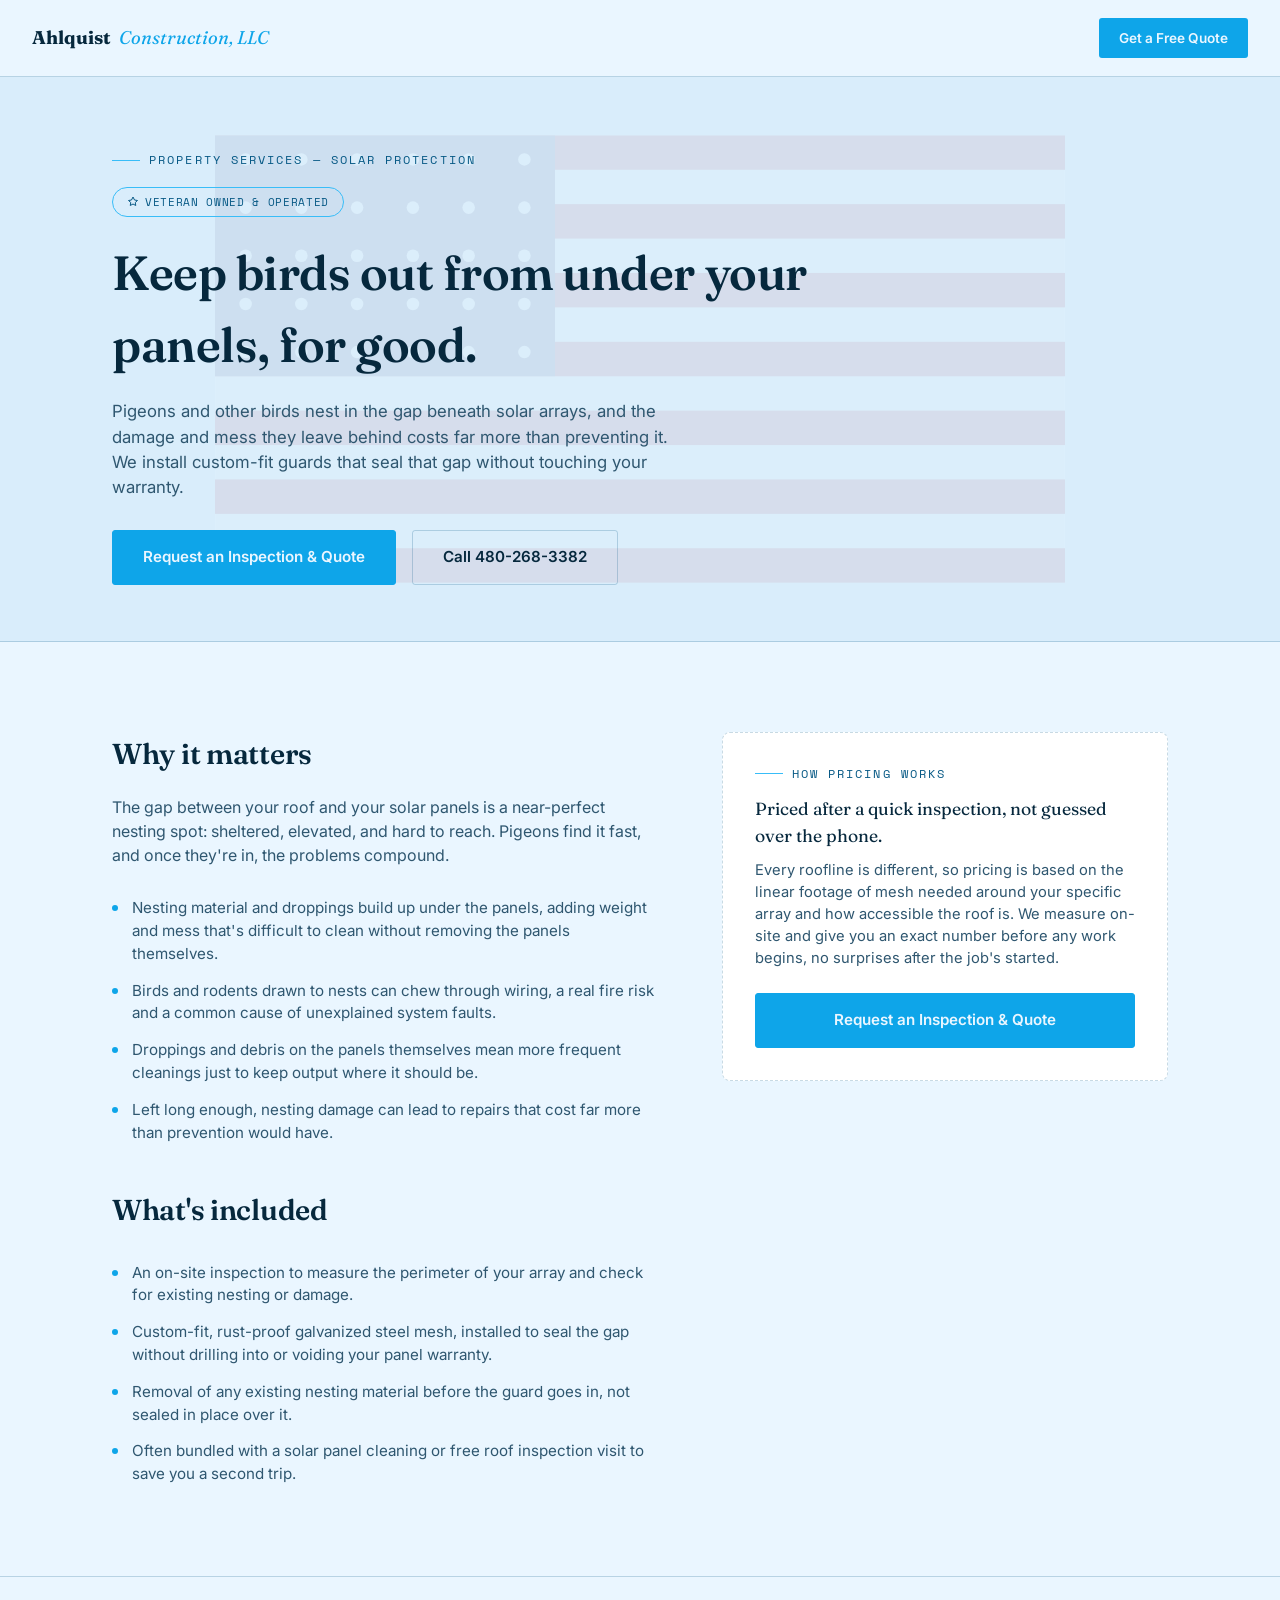
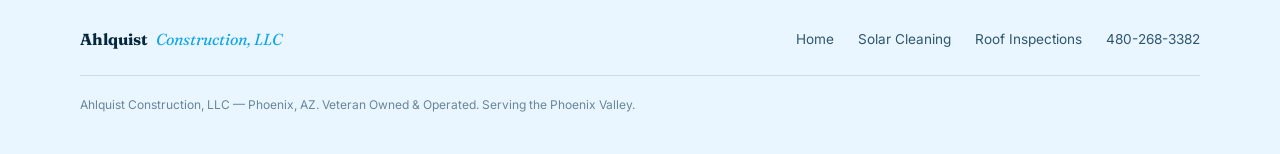
==== commit 5cd23988: "Add files via upload" ====
--- a/bird-guard-protection.html
+++ b/bird-guard-protection.html
@@ -27,6 +27,49 @@
 </nav>
 
 <section class="page-hero">
+  <svg class="flag-decor-page" viewBox="0 0 950 500" preserveAspectRatio="xMidYMid meet" aria-hidden="true">
+    <g>
+    <rect x="0" y="0" width="950" height="500" fill="#ffffff"/>
+    <rect x="0" y="0.0" width="950" height="38.5" fill="#B22234"/>
+    <rect x="0" y="76.9" width="950" height="38.5" fill="#B22234"/>
+    <rect x="0" y="153.8" width="950" height="38.5" fill="#B22234"/>
+    <rect x="0" y="230.8" width="950" height="38.5" fill="#B22234"/>
+    <rect x="0" y="307.7" width="950" height="38.5" fill="#B22234"/>
+    <rect x="0" y="384.6" width="950" height="38.5" fill="#B22234"/>
+    <rect x="0" y="461.5" width="950" height="38.5" fill="#B22234"/>
+    <rect x="0" y="0" width="380.0" height="269.2" fill="#3C3B6E"/>
+    <circle cx="34.2" cy="26.9" r="7" fill="#ffffff"/>
+    <circle cx="96.5" cy="26.9" r="7" fill="#ffffff"/>
+    <circle cx="158.8" cy="26.9" r="7" fill="#ffffff"/>
+    <circle cx="221.2" cy="26.9" r="7" fill="#ffffff"/>
+    <circle cx="283.5" cy="26.9" r="7" fill="#ffffff"/>
+    <circle cx="345.8" cy="26.9" r="7" fill="#ffffff"/>
+    <circle cx="34.2" cy="80.8" r="7" fill="#ffffff"/>
+    <circle cx="96.5" cy="80.8" r="7" fill="#ffffff"/>
+    <circle cx="158.8" cy="80.8" r="7" fill="#ffffff"/>
+    <circle cx="221.2" cy="80.8" r="7" fill="#ffffff"/>
+    <circle cx="283.5" cy="80.8" r="7" fill="#ffffff"/>
+    <circle cx="345.8" cy="80.8" r="7" fill="#ffffff"/>
+    <circle cx="34.2" cy="134.6" r="7" fill="#ffffff"/>
+    <circle cx="96.5" cy="134.6" r="7" fill="#ffffff"/>
+    <circle cx="158.8" cy="134.6" r="7" fill="#ffffff"/>
+    <circle cx="221.2" cy="134.6" r="7" fill="#ffffff"/>
+    <circle cx="283.5" cy="134.6" r="7" fill="#ffffff"/>
+    <circle cx="345.8" cy="134.6" r="7" fill="#ffffff"/>
+    <circle cx="34.2" cy="188.5" r="7" fill="#ffffff"/>
+    <circle cx="96.5" cy="188.5" r="7" fill="#ffffff"/>
+    <circle cx="158.8" cy="188.5" r="7" fill="#ffffff"/>
+    <circle cx="221.2" cy="188.5" r="7" fill="#ffffff"/>
+    <circle cx="283.5" cy="188.5" r="7" fill="#ffffff"/>
+    <circle cx="345.8" cy="188.5" r="7" fill="#ffffff"/>
+    <circle cx="34.2" cy="242.3" r="7" fill="#ffffff"/>
+    <circle cx="96.5" cy="242.3" r="7" fill="#ffffff"/>
+    <circle cx="158.8" cy="242.3" r="7" fill="#ffffff"/>
+    <circle cx="221.2" cy="242.3" r="7" fill="#ffffff"/>
+    <circle cx="283.5" cy="242.3" r="7" fill="#ffffff"/>
+    <circle cx="345.8" cy="242.3" r="7" fill="#ffffff"/>
+    </g>
+  </svg>
   <div class="wrap">
     <div class="eyebrow">Property Services — Solar Protection</div>
     <div class="badge-row" style="justify-content:flex-start; margin-bottom:20px;">
--- a/style.css
+++ b/style.css
@@ -92,7 +92,9 @@
 .hero-ctas { display: flex; gap: 16px; justify-content: center; flex-wrap: wrap; margin-bottom: 60px; }
 
 /* PAGE HERO (service subpages, smaller/left-aligned) */
-.page-hero { padding: 74px 32px 56px; border-bottom: 1px solid var(--line); background: var(--bg-section); }
+.page-hero { padding: 74px 32px 56px; border-bottom: 1px solid var(--line); background: var(--bg-section); position: relative; overflow: hidden; }
+.page-hero .wrap { position: relative; z-index: 1; }
+.flag-decor-page { position: absolute; top: 50%; left: 50%; transform: translate(-50%, -50%); width: 85%; max-width: 850px; height: auto; opacity: 0.07; z-index: 0; pointer-events: none; }
 .page-hero .eyebrow { margin-bottom: 18px; }
 .page-hero h1 { font-size: clamp(2rem, 4vw, 3rem); max-width: 700px; margin-bottom: 18px; }
 .page-hero p.sub { max-width: 560px; color: var(--text-secondary); font-size: 1.05rem; margin-bottom: 30px; }
